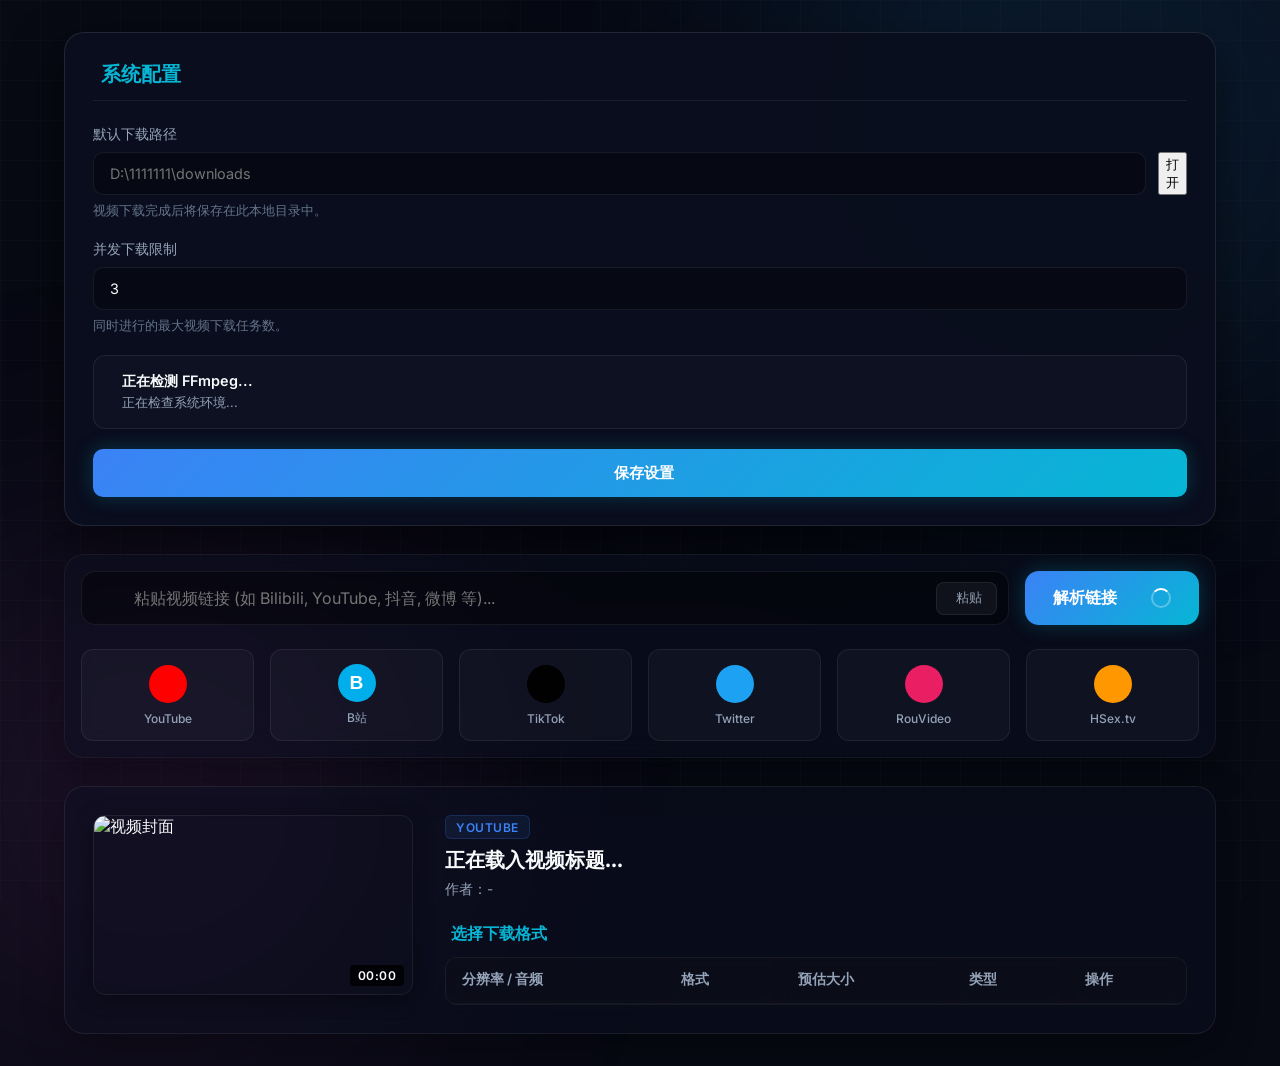
==== android_project/app/src/main/assets/index.html @ c543b9ac "backup: initial commit of video downloader project and android project" ====
<!DOCTYPE html>
<html lang="zh-CN">
<head>
    <meta charset="UTF-8">
    <meta name="viewport" content="width=device-width, initial-scale=1.0">
    <title>Veloce - 极速网页视频下载器</title>
    <!-- Google Fonts -->
    <link rel="preconnect" href="https://fonts.googleapis.com">
    <link rel="preconnect" href="https://fonts.gstatic.com" crossorigin>
    <link href="https://fonts.googleapis.com/css2?family=Inter:wght@300;400;500;600;700&family=Outfit:wght@400;500;600;700;800&display=swap" rel="stylesheet">
    <!-- Lucide Icons CDN -->
    <script src="https://unpkg.com/lucide@latest"></script>
    <link rel="stylesheet" href="style.css">
</head>
<body class="dark-theme">
    <div class="background-grid"></div>
    <div class="glow-orb orb-1"></div>
    <div class="glow-orb orb-2"></div>

    <div class="app-container">
        <!-- Header -->
        <header class="app-header">
            <div class="brand">
                <div class="logo-icon">
                    <i data-lucide="zap" class="pulse-icon"></i>
                </div>
                <div class="brand-text">
                    <h1>Veloce</h1>
                    <span>极速视频下载器</span>
                </div>
            </div>
            
            <div class="header-actions">
                <div class="status-badge" id="server-status">
                    <span class="status-dot online"></span>
                    <span class="status-text">服务器已连接</span>
                </div>
                <button class="icon-btn btn-settings" id="btn-settings-toggle" title="设置">
                    <i data-lucide="settings"></i>
                </button>
            </div>
        </header>

        <!-- Main Content Grid -->
        <main class="main-content">
            
            <!-- Settings Drawer (Hidden by default) -->
            <section class="settings-drawer hidden" id="settings-drawer">
                <div class="drawer-header">
                    <h2><i data-lucide="sliders-horizontal"></i> 系统配置</h2>
                    <button class="close-btn" id="btn-settings-close"><i data-lucide="x"></i></button>
                </div>
                <div class="drawer-body">
                    <div class="setting-item">
                        <label for="download-dir-input">默认下载路径</label>
                        <div class="input-group">
                            <input type="text" id="download-dir-input" placeholder="D:\1111111\downloads">
                            <button class="primary-btn" id="btn-open-dir" title="在资源管理器中打开">
                                <i data-lucide="folder-open"></i> 打开
                            </button>
                        </div>
                        <small class="help-text">视频下载完成后将保存在此本地目录中。</small>
                    </div>

                    <div class="setting-item">
                        <label for="concurrent-input">并发下载限制</label>
                        <input type="number" id="concurrent-input" min="1" max="10" value="3">
                        <small class="help-text">同时进行的最大视频下载任务数。</small>
                    </div>

                    <div class="ffmpeg-status-card" id="ffmpeg-banner">
                        <div class="card-icon info-icon">
                            <i data-lucide="info" id="ffmpeg-icon"></i>
                        </div>
                        <div class="card-details">
                            <h4 id="ffmpeg-title">正在检测 FFmpeg...</h4>
                            <p id="ffmpeg-desc">正在检查系统环境...</p>
                        </div>
                    </div>
                    
                    <button class="save-settings-btn" id="btn-save-settings">
                        <i data-lucide="save"></i> 保存设置
                    </button>
                </div>
            </section>

            <!-- Parser Panel -->
            <section class="parser-section glass-card">
                <div class="parser-wrapper">
                    <div class="input-wrapper">
                        <i data-lucide="link-2" class="input-link-icon"></i>
                        <input type="text" id="url-input" placeholder="粘贴视频链接 (如 Bilibili, YouTube, 抖音, 微博 等)..." autocomplete="off">
                        <button class="btn-paste" id="btn-paste" title="从剪贴板粘贴">
                            <i data-lucide="clipboard"></i> 粘贴
                        </button>
                    </div>
                    <button class="analyze-btn" id="btn-analyze">
                        <span class="btn-text">解析链接</span>
                        <i data-lucide="arrow-right" class="arrow-icon"></i>
                        <div class="spinner hidden" id="analyze-spinner"></div>
                    </button>
                </div>

                <!-- Quick Navigation Tiles (Only shown on Homepage) -->
                <div class="quick-links">
                    <a href="https://m.youtube.com" class="quick-link-tile youtube">
                        <div class="tile-icon"><i data-lucide="youtube"></i></div>
                        <span>YouTube</span>
                    </a>
                    <a href="https://m.bilibili.com" class="quick-link-tile bilibili">
                        <div class="tile-icon">B</div>
                        <span>B站</span>
                    </a>
                    <a href="https://m.tiktok.com" class="quick-link-tile tiktok">
                        <div class="tile-icon"><i data-lucide="music"></i></div>
                        <span>TikTok</span>
                    </a>
                    <a href="https://mobile.twitter.com" class="quick-link-tile twitter">
                        <div class="tile-icon"><i data-lucide="twitter"></i></div>
                        <span>Twitter</span>
                    </a>
                    <a href="https://rou.video" class="quick-link-tile rouvideo">
                        <div class="tile-icon"><i data-lucide="video"></i></div>
                        <span>RouVideo</span>
                    </a>
                    <a href="https://hsex.tv" class="quick-link-tile hsextv">
                        <div class="tile-icon"><i data-lucide="tv"></i></div>
                        <span>HSex.tv</span>
                    </a>
                </div>
            </section>

            <!-- Video Info Panel (Dynamic - Hidden until parsed) -->
            <section class="video-info-section glass-card hidden" id="video-info-card">
                <div class="video-info-grid">
                    <!-- Column 1: Thumbnail -->
                    <div class="video-thumbnail-wrapper">
                        <img id="video-thumbnail" src="" alt="视频封面">
                        <span class="video-duration" id="video-duration">00:00</span>
                    </div>

                    <!-- Column 2: Details & Format Selection -->
                    <div class="video-meta-wrapper">
                        <div class="video-title-container">
                            <span class="platform-badge" id="video-platform">YouTube</span>
                            <h2 id="video-title">正在载入视频标题...</h2>
                            <p class="video-author">作者：<span id="video-author">-</span></p>
                        </div>

                        <div class="formats-container">
                            <h3><i data-lucide="download-cloud"></i> 选择下载格式</h3>
                            <div class="table-wrapper">
                                <table class="formats-table">
                                    <thead>
                                        <tr>
                                            <th>分辨率 / 音频</th>
                                            <th>格式</th>
                                            <th>预估大小</th>
                                            <th>类型</th>
                                            <th>操作</th>
                                        </tr>
                                    </thead>
                                    <tbody id="formats-tbody">
                                        <!-- Formats populated dynamically by JS -->
                                    </tbody>
                                </table>
                            </div>
                        </div>
                    </div>
                </div>
            </section>

            <!-- Downloading Progress List -->
            <section class="progress-section hidden" id="progress-container">
                <div class="section-title">
                    <h3><i data-lucide="activity" class="pulse-icon blue"></i> 正在下载 (<span id="active-count">0</span>)</h3>
                </div>
                <div class="progress-list" id="progress-list">
                    <!-- Progress items populated dynamically by JS -->
                </div>
            </section>

            <!-- Completed Download History -->
            <section class="history-section glass-card" id="history-container">
                <div class="history-header">
                    <h3><i data-lucide="history"></i> 下载历史记录</h3>
                    <div class="history-actions">
                        <button class="ghost-btn" id="btn-reveal-downloads">
                            <i data-lucide="folder"></i> 打开下载目录
                        </button>
                    </div>
                </div>
                
                <!-- Empty State -->
                <div class="empty-state" id="history-empty">
                    <i data-lucide="package-open"></i>
                    <p>暂无下载历史，复制视频链接开始您的第一次下载吧！</p>
                </div>

                <div class="history-grid hidden" id="history-grid">
                    <!-- Completed cards populated dynamically by JS -->
                </div>
            </section>

        </main>
    </div>

    <!-- Floating Toast Notification -->
    <div class="toast-container" id="toast-container"></div>

    <script src="app.js"></script>
</body>
</html>
---- android_project/app/src/main/assets/style.css ----
/* Variables and Design System */
:root {
    --bg-dark: #070913;
    --card-bg: rgba(13, 17, 34, 0.45);
    --border-color: rgba(255, 255, 255, 0.07);
    --border-hover: rgba(255, 255, 255, 0.15);
    
    --text-primary: #f8fafc;
    --text-secondary: #94a3b8;
    --text-muted: #64748b;
    
    /* Neon gradients and accents */
    --accent-blue: #3b82f6;
    --accent-cyan: #06b6d4;
    --accent-emerald: #10b981;
    --accent-rose: #f43f5e;
    --accent-amber: #f59e0b;
    
    --grad-primary: linear-gradient(135deg, #3b82f6 0%, #06b6d4 100%);
    --grad-emerald: linear-gradient(135deg, #10b981 0%, #059669 100%);
    --grad-danger: linear-gradient(135deg, #f43f5e 0%, #e11d48 100%);
    --grad-dark: linear-gradient(135deg, #1e293b 0%, #0f172a 100%);
    
    --glow-shadow: 0 0 20px rgba(6, 182, 212, 0.25);
    --glow-danger: 0 0 20px rgba(244, 63, 94, 0.25);
    
    --font-sans: 'Inter', system-ui, -apple-system, sans-serif;
    --font-heading: 'Outfit', 'Inter', system-ui, sans-serif;
    
    --transition-smooth: all 0.3s cubic-bezier(0.4, 0, 0.2, 1);
    --transition-quick: all 0.15s ease-out;
}

/* Global Resets & Styles */
* {
    margin: 0;
    padding: 0;
    box-sizing: border-box;
}

body {
    background-color: var(--bg-dark);
    color: var(--text-primary);
    font-family: var(--font-sans);
    min-height: 100vh;
    overflow-x: hidden;
    position: relative;
}

/* Background Grids & Orbs */
.background-grid {
    position: fixed;
    inset: 0;
    background-image: 
        linear-gradient(to right, rgba(255, 255, 255, 0.02) 1px, transparent 1px),
        linear-gradient(to bottom, rgba(255, 255, 255, 0.02) 1px, transparent 1px);
    background-size: 40px 40px;
    z-index: -3;
    pointer-events: none;
}

.glow-orb {
    position: fixed;
    border-radius: 50%;
    filter: blur(140px);
    z-index: -2;
    opacity: 0.15;
    pointer-events: none;
    animation: float-orb 15s ease-in-out infinite alternate;
}

.orb-1 {
    width: 600px;
    height: 600px;
    background: radial-gradient(circle, #3b82f6, #06b6d4);
    top: -200px;
    right: -100px;
}

.orb-2 {
    width: 500px;
    height: 500px;
    background: radial-gradient(circle, #ec4899, #8b5cf6);
    bottom: -150px;
    left: -100px;
    animation-delay: -5s;
}

@keyframes float-orb {
    0% { transform: translate(0, 0) scale(1); }
    100% { transform: translate(60px, 40px) scale(1.15); }
}

/* Scrollbars */
::-webkit-scrollbar {
    width: 8px;
    height: 8px;
}

::-webkit-scrollbar-track {
    background: rgba(7, 9, 19, 0.5);
}

::-webkit-scrollbar-thumb {
    background: rgba(255, 255, 255, 0.1);
    border-radius: 4px;
}

::-webkit-scrollbar-thumb:hover {
    background: rgba(255, 255, 255, 0.2);
}

/* App Container */
.app-container {
    max-width: 1200px;
    margin: 0 auto;
    padding: 2rem 1.5rem;
    display: flex;
    flex-direction: column;
    gap: 2rem;
}

/* Header */
.app-header {
    display: flex;
    justify-content: space-between;
    align-items: center;
    padding-bottom: 1.5rem;
    border-bottom: 1px solid var(--border-color);
}

.brand {
    display: flex;
    align-items: center;
    gap: 0.75rem;
}

.logo-icon {
    width: 44px;
    height: 44px;
    border-radius: 12px;
    background: var(--grad-primary);
    display: flex;
    align-items: center;
    justify-content: center;
    box-shadow: var(--glow-shadow);
}

.logo-icon i {
    width: 22px;
    height: 22px;
    color: white;
}

.brand-text h1 {
    font-family: var(--font-heading);
    font-size: 1.5rem;
    font-weight: 800;
    letter-spacing: -0.5px;
    line-height: 1.1;
    background: linear-gradient(135deg, #ffffff 0%, #cbd5e1 100%);
    -webkit-background-clip: text;
    -webkit-text-fill-color: transparent;
}

.brand-text span {
    font-size: 0.8rem;
    color: var(--text-secondary);
    letter-spacing: 1px;
    text-transform: uppercase;
    font-weight: 500;
}

.header-actions {
    display: flex;
    align-items: center;
    gap: 1.5rem;
}

.status-badge {
    display: flex;
    align-items: center;
    gap: 0.5rem;
    background: rgba(255, 255, 255, 0.03);
    border: 1px solid var(--border-color);
    padding: 0.5rem 0.85rem;
    border-radius: 9999px;
    font-size: 0.85rem;
    font-weight: 500;
}

.status-dot {
    width: 8px;
    height: 8px;
    border-radius: 50%;
}

.status-dot.online {
    background-color: var(--accent-emerald);
    box-shadow: 0 0 10px var(--accent-emerald);
}

.status-dot.offline {
    background-color: var(--accent-rose);
    box-shadow: 0 0 10px var(--accent-rose);
}

.icon-btn {
    width: 40px;
    height: 40px;
    border-radius: 10px;
    background: rgba(255, 255, 255, 0.04);
    border: 1px solid var(--border-color);
    color: var(--text-secondary);
    display: flex;
    align-items: center;
    justify-content: center;
    cursor: pointer;
    transition: var(--transition-smooth);
}

.icon-btn:hover {
    color: var(--text-primary);
    background: rgba(255, 255, 255, 0.08);
    border-color: var(--border-hover);
    transform: translateY(-2px);
}

/* Glassmorphism Cards */
.glass-card {
    background: var(--card-bg);
    backdrop-filter: blur(16px);
    -webkit-backdrop-filter: blur(16px);
    border: 1px solid var(--border-color);
    border-radius: 20px;
    padding: 1.75rem;
    box-shadow: 0 12px 40px 0 rgba(0, 0, 0, 0.3);
    transition: var(--transition-smooth);
}

.glass-card:hover {
    border-color: rgba(255, 255, 255, 0.1);
}

/* Main Layout Grid */
.main-content {
    display: flex;
    flex-direction: column;
    gap: 1.75rem;
}

/* Settings Drawer */
.settings-drawer {
    background: rgba(10, 14, 30, 0.95);
    backdrop-filter: blur(24px);
    border: 1px solid rgba(255, 255, 255, 0.1);
    border-radius: 20px;
    padding: 1.75rem;
    box-shadow: 0 20px 50px rgba(0,0,0,0.5);
    animation: slide-down 0.4s cubic-bezier(0.16, 1, 0.3, 1);
}

@keyframes slide-down {
    from { opacity: 0; transform: translateY(-20px); }
    to { opacity: 1; transform: translateY(0); }
}

.drawer-header {
    display: flex;
    justify-content: space-between;
    align-items: center;
    margin-bottom: 1.5rem;
    padding-bottom: 0.75rem;
    border-bottom: 1px solid var(--border-color);
}

.drawer-header h2 {
    font-family: var(--font-heading);
    font-size: 1.25rem;
    font-weight: 600;
    display: flex;
    align-items: center;
    gap: 0.5rem;
    color: var(--accent-cyan);
}

.close-btn {
    background: none;
    border: none;
    color: var(--text-secondary);
    cursor: pointer;
    font-size: 1.25rem;
    transition: var(--transition-quick);
}

.close-btn:hover {
    color: var(--text-primary);
    transform: scale(1.1);
}

.drawer-body {
    display: flex;
    flex-direction: column;
    gap: 1.25rem;
}

.setting-item {
    display: flex;
    flex-direction: column;
    gap: 0.5rem;
}

.setting-item label {
    font-size: 0.9rem;
    font-weight: 500;
    color: var(--text-secondary);
}

.setting-item input[type="text"],
.setting-item input[type="number"] {
    background: rgba(0, 0, 0, 0.3);
    border: 1px solid var(--border-color);
    border-radius: 10px;
    padding: 0.75rem 1rem;
    color: var(--text-primary);
    font-family: var(--font-sans);
    font-size: 0.9rem;
    transition: var(--transition-quick);
    width: 100%;
}

.setting-item input:focus {
    outline: none;
    border-color: var(--accent-blue);
    box-shadow: 0 0 10px rgba(59, 130, 246, 0.2);
}

.input-group {
    display: flex;
    gap: 0.75rem;
}

.help-text {
    font-size: 0.8rem;
    color: var(--text-muted);
}

.ffmpeg-status-card {
    display: flex;
    align-items: flex-start;
    gap: 0.75rem;
    background: rgba(255, 255, 255, 0.02);
    border: 1px solid var(--border-color);
    border-radius: 12px;
    padding: 1rem;
}

.ffmpeg-status-card.active {
    border-color: rgba(16, 185, 129, 0.2);
    background: rgba(16, 185, 129, 0.02);
}

.ffmpeg-status-card.active .info-icon i {
    color: var(--accent-emerald);
}

.ffmpeg-status-card.missing {
    border-color: rgba(245, 158, 11, 0.2);
    background: rgba(245, 158, 11, 0.02);
}

.ffmpeg-status-card.missing .info-icon i {
    color: var(--accent-amber);
}

.info-icon i {
    width: 18px;
    height: 18px;
    color: var(--text-secondary);
}

.card-details h4 {
    font-size: 0.9rem;
    font-weight: 600;
    margin-bottom: 0.2rem;
}

.card-details p {
    font-size: 0.8rem;
    color: var(--text-secondary);
    line-height: 1.4;
}

.save-settings-btn {
    background: var(--grad-primary);
    color: white;
    border: none;
    padding: 0.85rem;
    border-radius: 10px;
    font-family: var(--font-heading);
    font-weight: 600;
    font-size: 0.95rem;
    cursor: pointer;
    display: flex;
    align-items: center;
    justify-content: center;
    gap: 0.5rem;
    box-shadow: var(--glow-shadow);
    transition: var(--transition-smooth);
}

.save-settings-btn:hover {
    transform: translateY(-2px);
    box-shadow: 0 0 25px rgba(6, 182, 212, 0.4);
}

/* Parser Section */
.parser-section {
    padding: 1rem;
    border-color: rgba(255, 255, 255, 0.05);
}

.parser-wrapper {
    display: flex;
    gap: 1rem;
}

.input-wrapper {
    flex: 1;
    position: relative;
    display: flex;
    align-items: center;
}

.input-link-icon {
    position: absolute;
    left: 1.25rem;
    color: var(--text-muted);
    width: 20px;
    height: 20px;
    pointer-events: none;
}

#url-input {
    width: 100%;
    background: rgba(0, 0, 0, 0.4);
    border: 1px solid var(--border-color);
    border-radius: 14px;
    padding: 1rem 7.5rem 1rem 3.25rem;
    color: var(--text-primary);
    font-family: var(--font-sans);
    font-size: 1rem;
    transition: var(--transition-smooth);
}

#url-input:focus {
    outline: none;
    border-color: var(--accent-cyan);
    box-shadow: 0 0 15px rgba(6, 182, 212, 0.15);
    background: rgba(0, 0, 0, 0.6);
}

.btn-paste {
    position: absolute;
    right: 0.75rem;
    background: rgba(255, 255, 255, 0.05);
    border: 1px solid var(--border-color);
    color: var(--text-secondary);
    padding: 0.45rem 0.85rem;
    border-radius: 8px;
    font-size: 0.8rem;
    font-weight: 500;
    cursor: pointer;
    display: flex;
    align-items: center;
    gap: 0.35rem;
    transition: var(--transition-quick);
}

.btn-paste:hover {
    color: var(--text-primary);
    background: rgba(255, 255, 255, 0.1);
    border-color: var(--border-hover);
}

.analyze-btn {
    background: var(--grad-primary);
    color: white;
    border: none;
    padding: 0 1.75rem;
    border-radius: 14px;
    font-family: var(--font-heading);
    font-weight: 600;
    font-size: 1rem;
    cursor: pointer;
    display: flex;
    align-items: center;
    gap: 0.5rem;
    box-shadow: var(--glow-shadow);
    transition: var(--transition-smooth);
    position: relative;
    overflow: hidden;
}

.analyze-btn:hover {
    transform: translateY(-2px);
    box-shadow: 0 0 25px rgba(6, 182, 212, 0.45);
}

.analyze-btn:hover .arrow-icon {
    transform: translateX(4px);
}

.arrow-icon {
    width: 18px;
    height: 18px;
    transition: var(--transition-quick);
}

/* Spinner Loader */
.spinner {
    width: 20px;
    height: 20px;
    border: 2px solid rgba(255, 255, 255, 0.3);
    border-radius: 50%;
    border-top-color: white;
    animation: spin 0.8s linear infinite;
}

@keyframes spin {
    to { transform: rotate(360deg); }
}

/* Video Info Section */
.video-info-section {
    animation: fadeIn 0.4s cubic-bezier(0.16, 1, 0.3, 1);
}

@keyframes fadeIn {
    from { opacity: 0; transform: translateY(15px); }
    to { opacity: 1; transform: translateY(0); }
}

.video-info-grid {
    display: grid;
    grid-template-columns: 320px 1fr;
    gap: 2rem;
}

.video-thumbnail-wrapper {
    position: relative;
    border-radius: 12px;
    overflow: hidden;
    aspect-ratio: 16/9;
    box-shadow: 0 4px 20px rgba(0, 0, 0, 0.4);
    border: 1px solid var(--border-color);
}

.video-thumbnail-wrapper img {
    width: 100%;
    height: 100%;
    object-fit: cover;
}

.video-duration {
    position: absolute;
    bottom: 0.5rem;
    right: 0.5rem;
    background: rgba(0, 0, 0, 0.8);
    backdrop-filter: blur(4px);
    color: white;
    padding: 0.2rem 0.5rem;
    border-radius: 4px;
    font-size: 0.75rem;
    font-weight: 600;
    letter-spacing: 0.5px;
}

.video-meta-wrapper {
    display: flex;
    flex-direction: column;
    gap: 1.5rem;
}

.video-title-container {
    display: flex;
    flex-direction: column;
    gap: 0.5rem;
}

.platform-badge {
    align-self: flex-start;
    background: rgba(59, 130, 246, 0.1);
    border: 1px solid rgba(59, 130, 246, 0.2);
    color: var(--accent-blue);
    padding: 0.2rem 0.65rem;
    border-radius: 6px;
    font-size: 0.75rem;
    font-weight: 600;
    letter-spacing: 0.5px;
    text-transform: uppercase;
}

#video-title {
    font-family: var(--font-heading);
    font-size: 1.25rem;
    font-weight: 700;
    line-height: 1.3;
}

.video-author {
    font-size: 0.85rem;
    color: var(--text-secondary);
}

.formats-container {
    display: flex;
    flex-direction: column;
    gap: 0.75rem;
}

.formats-container h3 {
    font-family: var(--font-heading);
    font-size: 1rem;
    font-weight: 600;
    display: flex;
    align-items: center;
    gap: 0.4rem;
    color: var(--accent-cyan);
}

.table-wrapper {
    border: 1px solid var(--border-color);
    border-radius: 12px;
    overflow: hidden;
    background: rgba(0, 0, 0, 0.2);
    max-height: 300px;
    overflow-y: auto;
}

.formats-table {
    width: 100%;
    border-collapse: collapse;
    text-align: left;
}

.formats-table th,
.formats-table td {
    padding: 0.85rem 1rem;
    font-size: 0.85rem;
}

.formats-table th {
    background: rgba(255, 255, 255, 0.02);
    color: var(--text-secondary);
    font-weight: 600;
    border-bottom: 1px solid var(--border-color);
    position: sticky;
    top: 0;
    z-index: 1;
    backdrop-filter: blur(8px);
}

.formats-table tbody tr {
    border-bottom: 1px solid rgba(255, 255, 255, 0.03);
    transition: var(--transition-quick);
}

.formats-table tbody tr:hover {
    background: rgba(255, 255, 255, 0.02);
}

.formats-table tbody tr:last-child {
    border-bottom: none;
}

.formats-table td .type-badge {
    display: inline-flex;
    align-items: center;
    gap: 0.25rem;
    padding: 0.15rem 0.45rem;
    border-radius: 4px;
    font-size: 0.75rem;
    font-weight: 600;
}

.type-badge.combined {
    background: rgba(16, 185, 129, 0.1);
    color: var(--accent-emerald);
}

.type-badge.video {
    background: rgba(59, 130, 246, 0.1);
    color: var(--accent-blue);
}

.type-badge.audio {
    background: rgba(245, 158, 11, 0.1);
    color: var(--accent-amber);
}

.dl-btn {
    background: rgba(255, 255, 255, 0.05);
    border: 1px solid var(--border-color);
    color: var(--text-primary);
    padding: 0.4rem 0.8rem;
    border-radius: 6px;
    font-size: 0.75rem;
    font-weight: 600;
    cursor: pointer;
    display: inline-flex;
    align-items: center;
    gap: 0.3rem;
    transition: var(--transition-quick);
}

.dl-btn:hover {
    background: var(--grad-primary);
    border-color: transparent;
    color: white;
    transform: translateY(-1px);
    box-shadow: 0 0 10px rgba(6, 182, 212, 0.25);
}

/* Downloading Progress Queue */
.progress-section {
    display: flex;
    flex-direction: column;
    gap: 1rem;
    animation: fadeIn 0.3s ease-out;
}

.section-title h3 {
    font-family: var(--font-heading);
    font-size: 1.1rem;
    font-weight: 600;
    display: flex;
    align-items: center;
    gap: 0.5rem;
}

.pulse-icon {
    animation: pulse 1.5s infinite ease-in-out;
}

.pulse-icon.blue {
    color: var(--accent-blue);
}

@keyframes pulse {
    0%, 100% { opacity: 0.4; transform: scale(0.95); }
    50% { opacity: 1; transform: scale(1.05); }
}

.progress-list {
    display: flex;
    flex-direction: column;
    gap: 0.75rem;
}

.progress-item-card {
    background: rgba(13, 17, 34, 0.6);
    border: 1px solid var(--border-color);
    border-radius: 14px;
    padding: 1rem 1.25rem;
    display: grid;
    grid-template-columns: auto 1fr auto;
    align-items: center;
    gap: 1.25rem;
    position: relative;
    overflow: hidden;
    transition: var(--transition-smooth);
}

.progress-item-card:hover {
    border-color: rgba(59, 130, 246, 0.2);
}

.item-thumb {
    width: 64px;
    aspect-ratio: 16/9;
    border-radius: 6px;
    overflow: hidden;
    border: 1px solid var(--border-color);
}

.item-thumb img {
    width: 100%;
    height: 100%;
    object-fit: cover;
}

.item-details {
    display: flex;
    flex-direction: column;
    gap: 0.4rem;
    min-width: 0;
}

.item-title-row {
    display: flex;
    justify-content: space-between;
    align-items: center;
    gap: 1rem;
    min-width: 0;
}

.item-title-row h4 {
    font-size: 0.9rem;
    font-weight: 600;
    white-space: nowrap;
    overflow: hidden;
    text-overflow: ellipsis;
    flex: 1;
    min-width: 0;
}

.item-pct {
    font-family: var(--font-heading);
    font-weight: 700;
    font-size: 1rem;
    color: var(--accent-cyan);
}

/* Progress bar */
.progress-bar-bg {
    height: 6px;
    background: rgba(255, 255, 255, 0.05);
    border-radius: 999px;
    overflow: hidden;
    position: relative;
}

.progress-bar-fill {
    height: 100%;
    background: var(--grad-primary);
    border-radius: 999px;
    width: 0%;
    transition: width 0.3s ease-out;
    box-shadow: 0 0 8px var(--accent-cyan);
    position: relative;
}

/* Shimmer animation on progress bar */
.progress-bar-fill::after {
    content: '';
    position: absolute;
    inset: 0;
    background: linear-gradient(
        90deg,
        transparent,
        rgba(255, 255, 255, 0.2),
        transparent
    );
    transform: translateX(-100%);
    animation: shimmer-bar 1.5s infinite;
}

@keyframes shimmer-bar {
    100% { transform: translateX(100%); }
}

.item-meta-row {
    display: flex;
    flex-wrap: wrap;
    gap: 0.4rem 1.25rem;
    font-size: 0.75rem;
    color: var(--text-secondary);
}

.item-meta-row span {
    display: flex;
    align-items: center;
    gap: 0.25rem;
}

.item-meta-row span i {
    width: 12px;
    height: 12px;
}

.btn-cancel-task {
    color: var(--text-secondary);
    transition: var(--transition-quick);
}

.btn-cancel-task:hover {
    color: var(--accent-rose);
    transform: scale(1.1);
}

/* Completed History Container */
.history-header {
    display: flex;
    justify-content: space-between;
    align-items: center;
    margin-bottom: 1.5rem;
    padding-bottom: 0.75rem;
    border-bottom: 1px solid var(--border-color);
}

.history-header h3 {
    font-family: var(--font-heading);
    font-size: 1.1rem;
    font-weight: 600;
    display: flex;
    align-items: center;
    gap: 0.5rem;
}

.ghost-btn {
    background: rgba(255, 255, 255, 0.02);
    border: 1px solid var(--border-color);
    color: var(--text-secondary);
    padding: 0.5rem 1rem;
    border-radius: 8px;
    font-size: 0.8rem;
    font-weight: 500;
    cursor: pointer;
    display: flex;
    align-items: center;
    gap: 0.4rem;
    transition: var(--transition-quick);
}

.ghost-btn:hover {
    background: rgba(255, 255, 255, 0.06);
    color: var(--text-primary);
    border-color: var(--border-hover);
}

/* Empty History State */
.empty-state {
    display: flex;
    flex-direction: column;
    align-items: center;
    justify-content: center;
    padding: 4rem 2rem;
    color: var(--text-muted);
    gap: 1rem;
}

.empty-state i {
    width: 48px;
    height: 48px;
    stroke-width: 1.25;
}

.empty-state p {
    font-size: 0.9rem;
    text-align: center;
    max-width: 300px;
    line-height: 1.5;
}

/* History Grid */
.history-grid {
    display: grid;
    grid-template-columns: repeat(auto-fill, minmax(260px, 1fr));
    gap: 1.25rem;
}

.history-card {
    background: rgba(255, 255, 255, 0.01);
    border: 1px solid var(--border-color);
    border-radius: 12px;
    overflow: hidden;
    display: flex;
    flex-direction: column;
    transition: var(--transition-smooth);
}

.history-card:hover {
    border-color: rgba(255, 255, 255, 0.12);
    transform: translateY(-4px);
    box-shadow: 0 10px 20px rgba(0, 0, 0, 0.3);
}

.history-thumb-wrapper {
    position: relative;
    aspect-ratio: 16/9;
    background: rgba(0, 0, 0, 0.2);
    border-bottom: 1px solid var(--border-color);
}

.history-thumb-wrapper img {
    width: 100%;
    height: 100%;
    object-fit: cover;
}

.history-card-platform {
    position: absolute;
    top: 0.5rem;
    left: 0.5rem;
    background: rgba(0, 0, 0, 0.75);
    backdrop-filter: blur(4px);
    font-size: 0.65rem;
    font-weight: 600;
    color: var(--accent-cyan);
    padding: 0.15rem 0.4rem;
    border-radius: 4px;
    letter-spacing: 0.5px;
    text-transform: uppercase;
}

.history-card-size {
    position: absolute;
    bottom: 0.5rem;
    right: 0.5rem;
    background: rgba(0, 0, 0, 0.75);
    backdrop-filter: blur(4px);
    font-size: 0.65rem;
    font-weight: 600;
    color: white;
    padding: 0.15rem 0.4rem;
    border-radius: 4px;
}

.history-card-body {
    padding: 1rem;
    display: flex;
    flex-direction: column;
    gap: 0.75rem;
    flex: 1;
}

.history-card-body h4 {
    font-size: 0.85rem;
    font-weight: 600;
    line-height: 1.4;
    display: -webkit-box;
    -webkit-line-clamp: 2;
    -webkit-box-orient: vertical;
    overflow: hidden;
    height: 2.8rem;
    color: var(--text-primary);
}

.history-card-actions {
    display: grid;
    grid-template-columns: 1fr 1fr;
    gap: 0.5rem;
}

.card-action-btn {
    border-radius: 6px;
    padding: 0.45rem;
    font-size: 0.75rem;
    font-weight: 600;
    cursor: pointer;
    display: flex;
    align-items: center;
    justify-content: center;
    gap: 0.25rem;
    transition: var(--transition-quick);
}

.card-action-btn.play {
    background: var(--grad-primary);
    color: white;
    border: none;
    box-shadow: 0 2px 10px rgba(6, 182, 212, 0.15);
}

.card-action-btn.play:hover {
    box-shadow: 0 0 15px rgba(6, 182, 212, 0.35);
    transform: translateY(-1px);
}

.card-action-btn.reveal {
    background: rgba(255, 255, 255, 0.03);
    border: 1px solid var(--border-color);
    color: var(--text-secondary);
}

.card-action-btn.reveal:hover {
    background: rgba(255, 255, 255, 0.08);
    color: var(--text-primary);
    border-color: var(--border-hover);
    transform: translateY(-1px);
}

/* Floating Toasts */
.toast-container {
    position: fixed;
    bottom: 2rem;
    right: 2rem;
    display: flex;
    flex-direction: column;
    gap: 0.75rem;
    z-index: 9999;
}

.toast {
    background: rgba(15, 23, 42, 0.9);
    backdrop-filter: blur(12px);
    border: 1px solid var(--border-color);
    color: white;
    padding: 0.85rem 1.25rem;
    border-radius: 10px;
    font-size: 0.85rem;
    font-weight: 500;
    box-shadow: 0 10px 30px rgba(0,0,0,0.3);
    display: flex;
    align-items: center;
    gap: 0.6rem;
    transform: translateX(120%);
    transition: transform 0.35s cubic-bezier(0.16, 1, 0.3, 1);
}

.toast.show {
    transform: translateX(0);
}

.toast.info i { color: var(--accent-cyan); }
.toast.success i { color: var(--accent-emerald); }
.toast.error i { color: var(--accent-rose); }
.toast.warning i { color: var(--accent-amber); }

/* Responsive Utility */
@media (max-width: 868px) {
    .video-info-grid {
        grid-template-columns: 1fr;
    }
    
    .video-thumbnail-wrapper {
        max-width: 400px;
        margin: 0 auto;
    }
    
    .parser-wrapper {
        flex-direction: column;
    }
    
    .analyze-btn {
        padding: 1rem;
        justify-content: center;
    }
}

/* Multi-view and Single Page App split screens (Android Integration) */

/* 1. view-downloads: Hide Header, Parser, Video details card, and settings drawer, show progress & history */
body.view-downloads .app-header,
body.view-downloads .parser-section,
body.view-downloads .video-info-section,
body.view-downloads #settings-drawer {
    display: none !important;
}

body.view-downloads .app-container {
    padding: 1rem;
    gap: 1rem;
}

/* 2. view-settings: Hide Header, Parser, Video details, Progress lists, History list. Show ONLY settings form flat */
body.view-settings .app-header,
body.view-settings .parser-section,
body.view-settings .video-info-section,
body.view-settings #progress-container,
body.view-settings #history-container {
    display: none !important;
}

body.view-settings #settings-drawer {
    display: block !important;
    animation: none;
    box-shadow: none;
    background: transparent;
    backdrop-filter: none;
    border: none;
    padding: 0;
}

body.view-settings .app-container {
    padding: 1rem;
    gap: 0;
}

/* 3. view-home: Hide progress list & history list on start browser screen to keep homepage super clean! */
body.view-home #progress-container,
body.view-home #history-container,
body.view-home .app-header {
    display: none !important;
}

/* Quick Navigation Links on Homepage */
.quick-links {
    display: grid;
    grid-template-columns: repeat(6, 1fr);
    gap: 1rem;
    margin-top: 1.5rem;
    animation: fadeIn 0.4s ease-out;
}

.quick-link-tile {
    display: flex;
    flex-direction: column;
    align-items: center;
    justify-content: center;
    gap: 0.5rem;
    background: rgba(255, 255, 255, 0.03);
    border: 1px solid var(--border-color);
    border-radius: 12px;
    padding: 0.85rem 0.5rem;
    color: var(--text-primary);
    text-decoration: none;
    transition: var(--transition-smooth);
    cursor: pointer;
}

.quick-link-tile:hover {
    background: rgba(255, 255, 255, 0.08);
    border-color: var(--border-hover);
    transform: translateY(-2px);
}

.tile-icon {
    width: 38px;
    height: 38px;
    border-radius: 50%;
    display: flex;
    align-items: center;
    justify-content: center;
    font-weight: 800;
    font-size: 1.2rem;
    background: rgba(255, 255, 255, 0.05);
    color: white;
}

.quick-link-tile span {
    font-size: 0.75rem;
    font-weight: 500;
    color: var(--text-secondary);
}

/* Custom tile colors */
.quick-link-tile.youtube .tile-icon { background: #FF0000; color: white; }
.quick-link-tile.bilibili .tile-icon { background: #00AEEC; color: white; font-family: sans-serif; }
.quick-link-tile.tiktok .tile-icon { background: #010101; color: white; }
.quick-link-tile.twitter .tile-icon { background: #1DA1F2; color: white; }
.quick-link-tile.rouvideo .tile-icon { background: #E91E63; color: white; }
.quick-link-tile.hsextv .tile-icon { background: #FF9800; color: white; }

/* Mobile Optimizations (全面屏与小屏手机极客优化) */
@media (max-width: 600px) {
    /* 1. Quick links layout */
    .quick-links {
        grid-template-columns: repeat(3, 1fr);
        gap: 0.75rem;
        margin-top: 1rem;
    }
    .quick-link-tile {
        padding: 0.65rem 0.35rem;
    }
    .tile-icon {
        width: 32px;
        height: 32px;
        font-size: 1rem;
    }

    /* 2. Download Progress card mobile layout (解决宽度溢出) */
    .progress-item-card {
        grid-template-columns: auto 1fr;
        padding: 0.75rem;
        gap: 0.75rem;
        position: relative;
    }
    .progress-item-card .item-details {
        margin-right: 1.5rem; /* Make space for floating trash button */
        min-width: 0;
    }
    .progress-item-card .btn-cancel-task {
        position: absolute;
        top: 0.5rem;
        right: 0.5rem;
        width: 32px;
        height: 32px;
    }
    .item-meta-row {
        flex-wrap: wrap;
        gap: 0.4rem 0.75rem;
    }

    /* 3. Download History Card Compact horizontal list layout (解决图片过大) */
    .history-grid {
        grid-template-columns: 1fr;
        gap: 0.75rem;
    }
    .history-card {
        flex-direction: row !important;
        height: 100px;
        align-items: center;
    }
    .history-thumb-wrapper {
        width: 120px !important;
        height: 100% !important;
        aspect-ratio: auto !important;
        border-bottom: none !important;
        border-right: 1px solid var(--border-color);
    }
    .history-card-body {
        padding: 0.6rem 0.75rem !important;
        gap: 0.35rem !important;
        justify-content: space-between;
        height: 100%;
        flex: 1;
    }
    .history-card-body h4 {
        height: auto !important;
        font-size: 0.8rem !important;
        -webkit-line-clamp: 2 !important;
        margin-bottom: 0 !important;
    }
    .history-card-actions {
        gap: 0.4rem !important;
    }
    .card-action-btn {
        padding: 0.3rem !important;
        font-size: 0.7rem !important;
    }
}
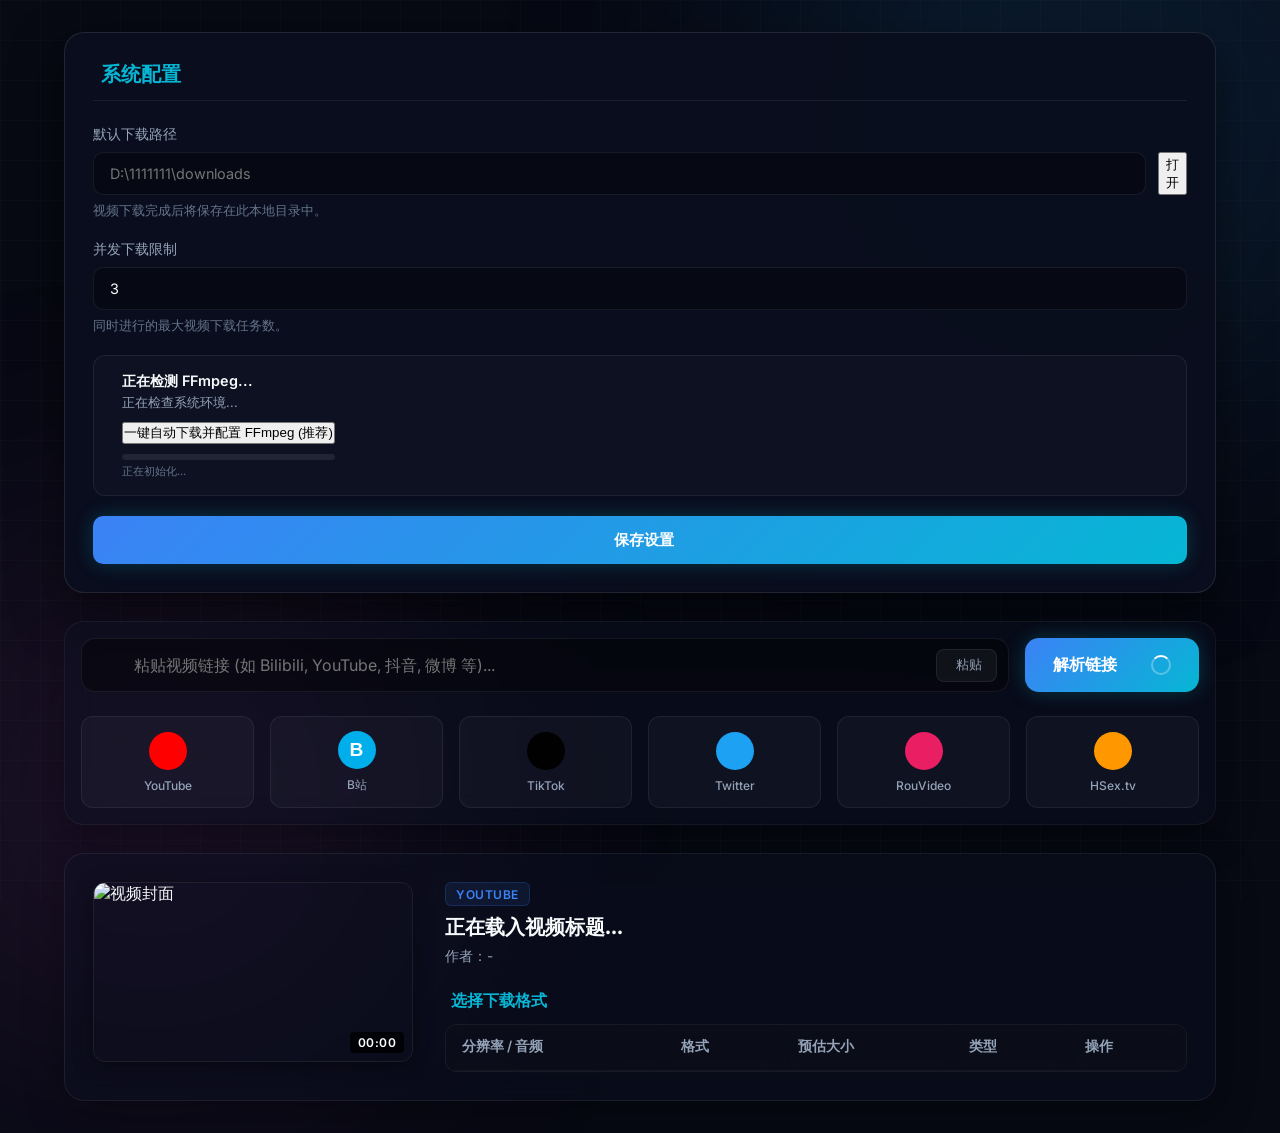
==== commit bdbddfb0: "feat: integrate FFmpeg for high-quality video merging, HLS stream downloads, and audio extraction on" ====
--- a/android_project/app/src/main/assets/index.html
+++ b/android_project/app/src/main/assets/index.html
@@ -75,6 +75,18 @@
                         <div class="card-details">
                             <h4 id="ffmpeg-title">正在检测 FFmpeg...</h4>
                             <p id="ffmpeg-desc">正在检查系统环境...</p>
+                            <!-- Action button and installation progress -->
+                            <div class="ffmpeg-install-actions" id="ffmpeg-install-actions">
+                                <button class="primary-btn sm hidden" id="btn-install-ffmpeg" style="margin-top: 10px; width: 100%; justify-content: center;">
+                                    <i data-lucide="download-cloud"></i> 一键自动下载并配置 FFmpeg (推荐)
+                                </button>
+                                <div class="install-progress-wrapper hidden" id="ffmpeg-install-progress-bar" style="margin-top: 10px;">
+                                    <div class="install-progress-track" style="height: 6px; background: rgba(255,255,255,0.08); border-radius: 99px; overflow: hidden; position: relative;">
+                                        <div class="install-progress-fill" id="ffmpeg-install-fill" style="width: 0%; height: 100%; background: linear-gradient(90deg, var(--accent, #00f2fe), #4facfe); border-radius: 99px; transition: width 0.3s ease;"></div>
+                                    </div>
+                                    <span id="ffmpeg-install-text" style="font-size: 11px; color: var(--text-muted, #94a3b8); margin-top: 4px; display: block;">正在初始化...</span>
+                                </div>
+                            </div>
                         </div>
                     </div>
                     
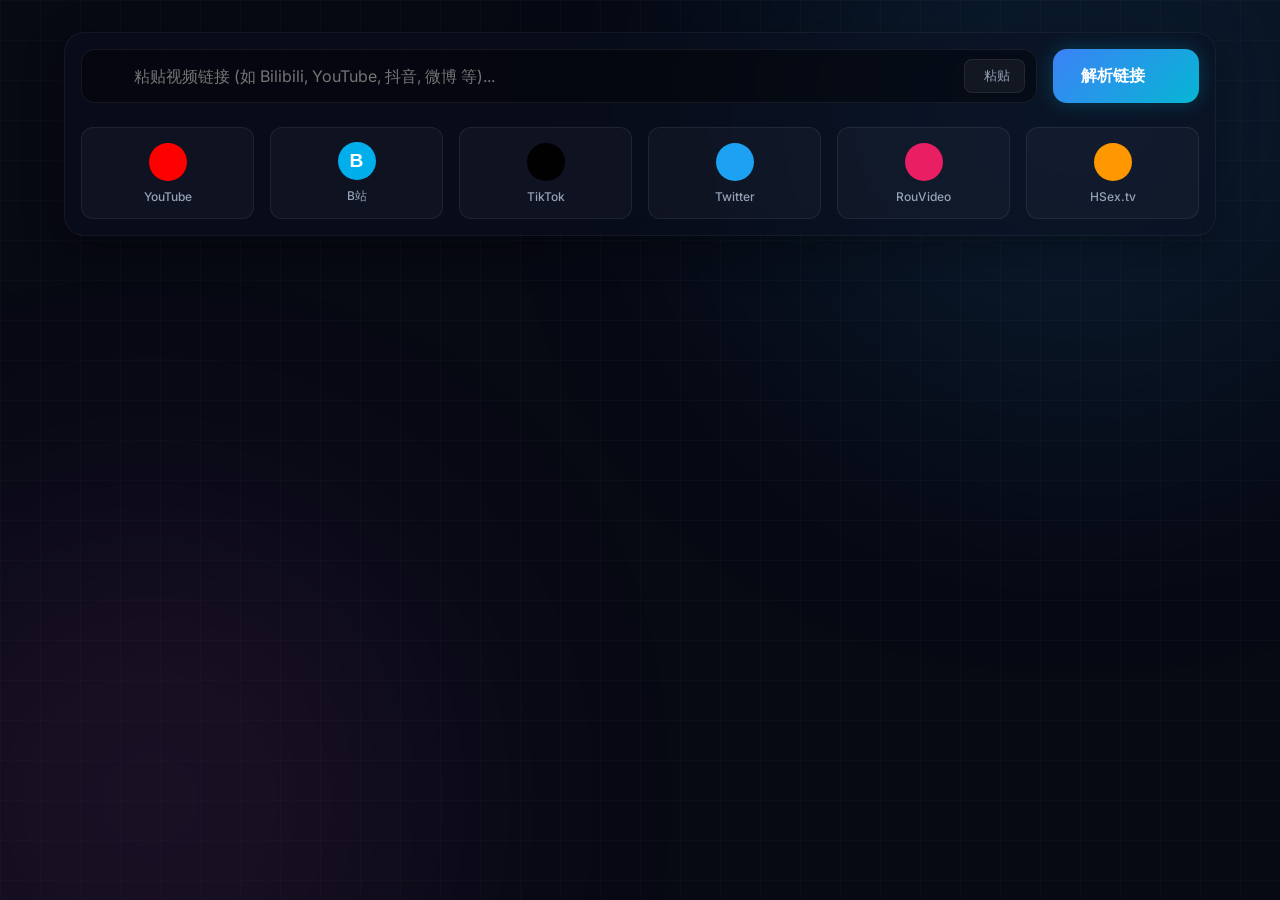
==== commit d59627d7: "fix: 修复Android WebView跨域请求异常、MP4视频时长探测失败及防页面样式缓存无效等3个Bug" ====
--- a/android_project/app/src/main/assets/index.html
+++ b/android_project/app/src/main/assets/index.html
@@ -10,7 +10,7 @@
     <link href="https://fonts.googleapis.com/css2?family=Inter:wght@300;400;500;600;700&family=Outfit:wght@400;500;600;700;800&display=swap" rel="stylesheet">
     <!-- Lucide Icons CDN -->
     <script src="https://unpkg.com/lucide@latest"></script>
-    <link rel="stylesheet" href="style.css">
+    <link rel="stylesheet" href="style.css?v=2.0">
 </head>
 <body class="dark-theme">
     <div class="background-grid"></div>
@@ -220,6 +220,6 @@
     <!-- Floating Toast Notification -->
     <div class="toast-container" id="toast-container"></div>
 
-    <script src="app.js"></script>
+    <script src="app.js?v=2.0"></script>
 </body>
 </html>
--- a/android_project/app/src/main/assets/style.css
+++ b/android_project/app/src/main/assets/style.css
@@ -31,6 +31,10 @@
     --transition-quick: all 0.15s ease-out;
 }
 
+.hidden {
+    display: none !important;
+}
+
 /* Global Resets & Styles */
 * {
     margin: 0;
@@ -990,21 +994,23 @@
 }
 
 .history-card-platform {
+    display: none !important;
+}
+
+.history-card-size {
     position: absolute;
-    top: 0.5rem;
+    bottom: 0.5rem;
     left: 0.5rem;
     background: rgba(0, 0, 0, 0.75);
     backdrop-filter: blur(4px);
     font-size: 0.65rem;
     font-weight: 600;
-    color: var(--accent-cyan);
+    color: white;
     padding: 0.15rem 0.4rem;
     border-radius: 4px;
-    letter-spacing: 0.5px;
-    text-transform: uppercase;
-}
-
-.history-card-size {
+}
+
+.history-card-duration {
     position: absolute;
     bottom: 0.5rem;
     right: 0.5rem;
@@ -1015,6 +1021,32 @@
     color: white;
     padding: 0.15rem 0.4rem;
     border-radius: 4px;
+}
+
+.card-action-btn.source {
+    background: rgba(6, 182, 212, 0.05);
+    border: 1px solid rgba(6, 182, 212, 0.2);
+    color: var(--accent-cyan);
+}
+
+.card-action-btn.source:hover {
+    background: rgba(6, 182, 212, 0.15);
+    border-color: var(--accent-cyan);
+    transform: translateY(-1px);
+}
+
+.card-action-btn.delete {
+    background: rgba(244, 63, 94, 0.05);
+    border: 1px solid rgba(244, 63, 94, 0.2);
+    color: var(--accent-rose, #f43f5e);
+}
+
+.card-action-btn.delete:hover {
+    background: var(--accent-rose, #f43f5e);
+    color: white;
+    border-color: transparent;
+    transform: translateY(-1px);
+    box-shadow: 0 0 10px rgba(244, 63, 94, 0.25);
 }
 
 .history-card-body {
@@ -1185,6 +1217,12 @@
     display: none !important;
 }
 
+/* Hide settings toggle and settings drawer on Homepage view */
+body.view-home #btn-settings-toggle,
+body.view-home #settings-drawer {
+    display: none !important;
+}
+
 /* Quick Navigation Links on Homepage */
 .quick-links {
     display: grid;
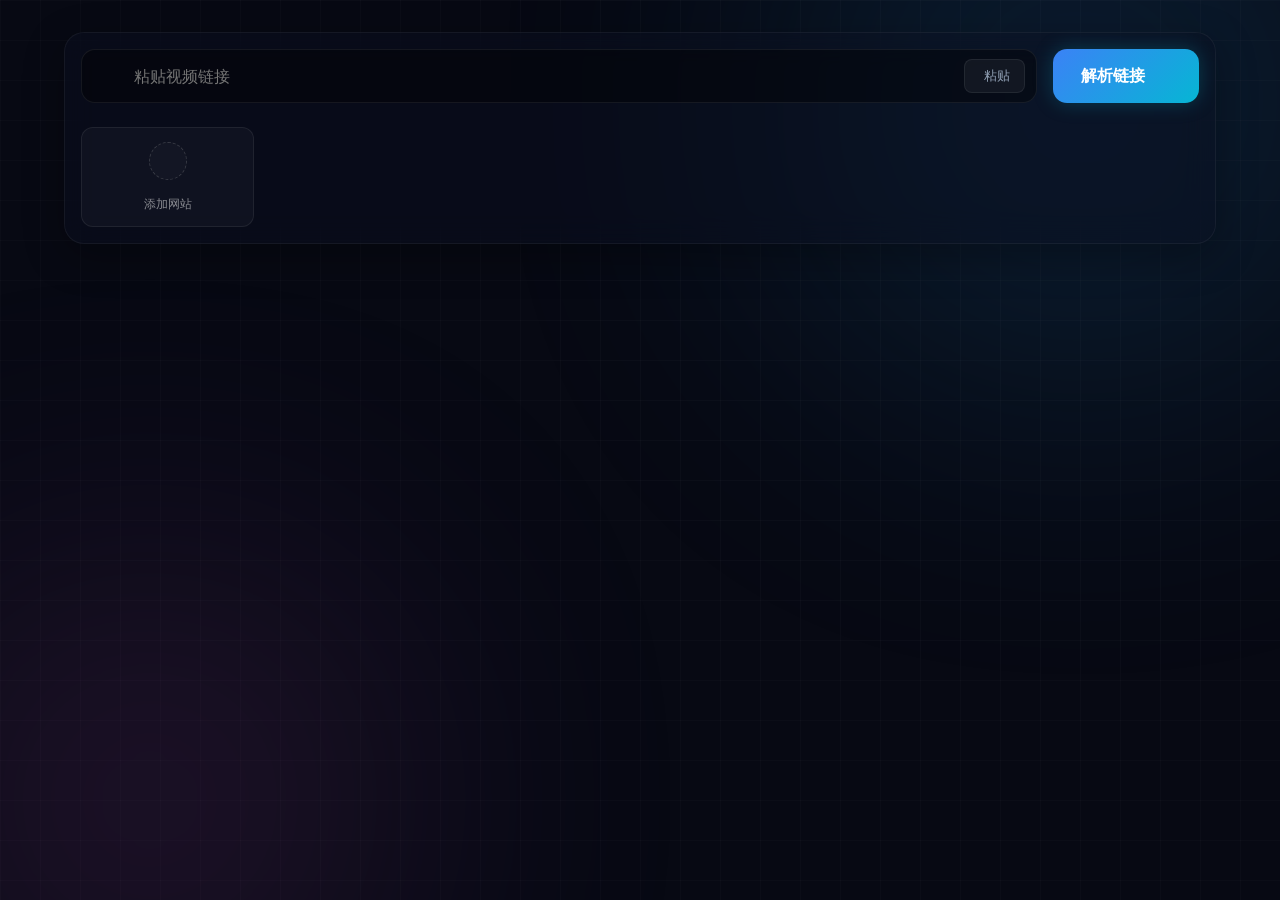
==== commit efa22298: "Backup current state" ====
--- a/android_project/app/src/main/assets/index.html
+++ b/android_project/app/src/main/assets/index.html
@@ -68,6 +68,75 @@
                         <small class="help-text">同时进行的最大视频下载任务数。</small>
                     </div>
 
+                    <div class="setting-item" id="search-engine-setting-item">
+                        <label for="search-engine-input">默认搜索引擎</label>
+                        <select id="search-engine-input" style="width: 100%; height: 40px; background: rgba(0,0,0,0.4); border: 1px solid rgba(255,255,255,0.08); border-radius: 6px; color: white; padding: 0 12px; font-size: 13px; outline: none; margin-top: 6px;">
+                            <option value="bing" style="background: #1e1e1e;">必应 (Bing)</option>
+                            <option value="google" style="background: #1e1e1e;">谷歌 (Google)</option>
+                            <option value="baidu" style="background: #1e1e1e;">百度 (Baidu)</option>
+                            <option value="yandex" style="background: #1e1e1e;">Yandex</option>
+                            <option value="duckduckgo" style="background: #1e1e1e;">DuckDuckGo</option>
+                        </select>
+                        <small class="help-text">进行非网址搜索时默认调用的搜索引擎。</small>
+                    </div>
+
+                    <div class="setting-item" style="margin-top: 20px; border-top: 1px solid rgba(255,255,255,0.08); padding-top: 16px;">
+                        <h3 style="font-size: 14px; font-weight: 600; color: #FFFFFF; margin-bottom: 12px; display: flex; align-items: center; gap: 8px;">
+                            <i data-lucide="puzzle" style="width: 16px; height: 16px; color: var(--accent, #FF3B30);"></i> 插件与扩展中心
+                        </h3>
+                        
+                        <!-- Plugin 1: Adblock Plus -->
+                        <div class="plugin-card" style="background: rgba(255,255,255,0.03); border: 1px solid rgba(255,255,255,0.05); border-radius: 8px; padding: 10px; margin-bottom: 10px;">
+                            <div style="display: flex; align-items: center; justify-content: space-between; margin-bottom: 4px;">
+                                <span style="font-size: 13px; font-weight: 600; color: #FFFFFF; display: flex; align-items: center; gap: 6px;">
+                                    <i data-lucide="shield-check" style="width:14px;height:14px;color:#FF3B30;"></i> Adblock Plus 官方过滤引擎
+                                </span>
+                                <input type="checkbox" id="adblock-input" checked style="width: 18px; height: 18px; cursor: pointer;">
+                            </div>
+                            <small class="help-text" style="display:block; font-size:11px; line-height:1.3; margin-top:2px;">基于 EasyList 与 AdAway 汇编 of 81,397 条权威广告屏蔽规则，深度净化网页。</small>
+                        </div>
+
+                        <!-- Plugin 2: Popup Redirect Shield -->
+                        <div class="plugin-card" style="background: rgba(255,255,255,0.03); border: 1px solid rgba(255,255,255,0.05); border-radius: 8px; padding: 10px; margin-bottom: 10px;">
+                            <div style="display: flex; align-items: center; justify-content: space-between; margin-bottom: 4px;">
+                                <span style="font-size: 13px; font-weight: 600; color: #FFFFFF; display: flex; align-items: center; gap: 6px;">
+                                    <i data-lucide="external-link" style="width:14px;height:14px;color:#00f2fe;"></i> 智能浮窗与重定向弹窗解除插件
+                                </span>
+                                <input type="checkbox" id="popup-block-input" style="width: 18px; height: 18px; cursor: pointer;">
+                            </div>
+                            <small class="help-text" style="display:block; font-size:11px; line-height:1.3; margin-top:2px;">封锁 window.open 和内联点击自动劫持跳转，解决恶意垃圾浮窗骚扰。</small>
+                        <!-- Section: Custom User Scripts -->
+                        <div class="plugin-card" style="background: rgba(255,255,255,0.03); border: 1px solid rgba(255,255,255,0.05); border-radius: 8px; padding: 12px; margin-top: 10px;">
+                            <span style="font-size: 13px; font-weight: 600; color: #FFFFFF; display: flex; align-items: center; gap: 6px; margin-bottom: 8px;">
+                                <i data-lucide="code-2" style="width:14px;height:14px;color:#f59e0b;"></i> 自定义用户脚本管理
+                            </span>
+                            
+                            <!-- Script List Container -->
+                            <div id="scripts-list-container" style="display:flex; flex-direction:column; gap:8px; margin-bottom:12px;">
+                                <!-- Dynamically populated list of imported scripts -->
+                            </div>
+                            
+                            <!-- Import Script Form -->
+                            <div style="background: rgba(0,0,0,0.2); border: 1px solid rgba(255,255,255,0.03); border-radius: 6px; padding: 10px;">
+                                <div style="display:flex; flex-direction:column; gap:8px; margin-bottom:8px;">
+                                    <input type="text" id="script-name-input" placeholder="脚本名称 (如: 视频下载增强脚本)" style="font-size:11px; padding:6px 8px; background:rgba(0,0,0,0.4); border:1px solid rgba(255,255,255,0.08); border-radius:4px; color:white;">
+                                    <textarea id="script-code-input" placeholder="请在此处粘贴 JavaScript 脚本代码..." rows="3" style="font-size:10px; font-family:monospace; padding:6px 8px; background:rgba(0,0,0,0.4); border:1px solid rgba(255,255,255,0.08); border-radius:4px; color:#a7f3d0; resize:vertical;"></textarea>
+                                    <input type="text" id="script-url-input" placeholder="脚本更新网址 (可选，链接网址可实现定期更新)" style="font-size:11px; padding:6px 8px; background:rgba(0,0,0,0.4); border:1px solid rgba(255,255,255,0.08); border-radius:4px; color:white;">
+                                </div>
+                                <div style="display:flex; gap:8px; margin-bottom:8px;">
+                                    <button type="button" class="dl-btn" id="btn-select-file" style="flex:1; justify-content:center; padding:6px; font-size:11px; border-color:rgba(255,255,255,0.15); color:white;">
+                                        <i data-lucide="file-code" style="width:12px;height:12px;margin-right:4px;"></i> 选择.js文件
+                                    </button>
+                                    <input type="file" id="script-file-input" accept=".js" style="display:none;">
+                                </div>
+                                <button type="button" class="dl-btn" id="btn-import-script" style="width:100%; justify-content:center; padding:6px; font-size:11px; border-color:rgba(245,158,11,0.3); color:#f59e0b;">
+                                    <i data-lucide="plus-circle" style="width:12px;height:12px;"></i> 导入并运行脚本
+                                </button>
+                            </div>
+                        </div>
+
+                    </div>
+
                     <div class="ffmpeg-status-card" id="ffmpeg-banner">
                         <div class="card-icon info-icon">
                             <i data-lucide="info" id="ffmpeg-icon"></i>
@@ -90,9 +159,7 @@
                         </div>
                     </div>
                     
-                    <button class="save-settings-btn" id="btn-save-settings">
-                        <i data-lucide="save"></i> 保存设置
-                    </button>
+
                 </div>
             </section>
 
@@ -101,7 +168,7 @@
                 <div class="parser-wrapper">
                     <div class="input-wrapper">
                         <i data-lucide="link-2" class="input-link-icon"></i>
-                        <input type="text" id="url-input" placeholder="粘贴视频链接 (如 Bilibili, YouTube, 抖音, 微博 等)..." autocomplete="off">
+                        <input type="text" id="url-input" placeholder="粘贴视频链接" autocomplete="off">
                         <button class="btn-paste" id="btn-paste" title="从剪贴板粘贴">
                             <i data-lucide="clipboard"></i> 粘贴
                         </button>
@@ -114,31 +181,8 @@
                 </div>
 
                 <!-- Quick Navigation Tiles (Only shown on Homepage) -->
-                <div class="quick-links">
-                    <a href="https://m.youtube.com" class="quick-link-tile youtube">
-                        <div class="tile-icon"><i data-lucide="youtube"></i></div>
-                        <span>YouTube</span>
-                    </a>
-                    <a href="https://m.bilibili.com" class="quick-link-tile bilibili">
-                        <div class="tile-icon">B</div>
-                        <span>B站</span>
-                    </a>
-                    <a href="https://m.tiktok.com" class="quick-link-tile tiktok">
-                        <div class="tile-icon"><i data-lucide="music"></i></div>
-                        <span>TikTok</span>
-                    </a>
-                    <a href="https://mobile.twitter.com" class="quick-link-tile twitter">
-                        <div class="tile-icon"><i data-lucide="twitter"></i></div>
-                        <span>Twitter</span>
-                    </a>
-                    <a href="https://rou.video" class="quick-link-tile rouvideo">
-                        <div class="tile-icon"><i data-lucide="video"></i></div>
-                        <span>RouVideo</span>
-                    </a>
-                    <a href="https://hsex.tv" class="quick-link-tile hsextv">
-                        <div class="tile-icon"><i data-lucide="tv"></i></div>
-                        <span>HSex.tv</span>
-                    </a>
+                <div class="quick-links" id="quick-links-container">
+                    <!-- Dynamically loaded via app.js -->
                 </div>
             </section>
 
@@ -217,6 +261,29 @@
         </main>
     </div>
 
+    <!-- Add Shortcut Modal -->
+    <div class="shortcut-modal hidden" id="shortcut-modal" style="position: fixed; top: 0; left: 0; width: 100%; height: 100%; background: rgba(0,0,0,0.65); display: none; align-items: center; justify-content: center; z-index: 10000; backdrop-filter: blur(8px);">
+        <div class="glass-card" style="width: 90%; max-width: 360px; padding: 24px; border-radius: 16px; text-align: left; background: #1a1a1a; border: 1px solid rgba(255,255,255,0.08); box-shadow: 0 20px 40px rgba(0,0,0,0.5);">
+            <h3 style="font-size: 16px; font-weight: 600; color: white; margin-bottom: 16px; display: flex; align-items: center; gap: 8px; font-family: 'Outfit', sans-serif;">
+                <i data-lucide="plus-circle" style="color: #FF3B30; width: 20px; height: 20px;"></i> 添加快捷网址
+            </h3>
+            <div style="display: flex; flex-direction: column; gap: 14px; margin-bottom: 20px;">
+                <div>
+                    <label style="font-size: 11px; color: rgba(255,255,255,0.4); display: block; margin-bottom: 6px; font-weight: 500; text-transform: uppercase; letter-spacing: 0.5px;">网站名称</label>
+                    <input type="text" id="shortcut-title-input" placeholder="例如: 百度" style="width: 100%; height: 40px; background: rgba(0,0,0,0.4); border: 1px solid rgba(255,255,255,0.08); border-radius: 6px; color: white; padding: 0 12px; font-size: 13px; outline: none; box-sizing: border-box;">
+                </div>
+                <div>
+                    <label style="font-size: 11px; color: rgba(255,255,255,0.4); display: block; margin-bottom: 6px; font-weight: 500; text-transform: uppercase; letter-spacing: 0.5px;">网站网址 (URL)</label>
+                    <input type="text" id="shortcut-url-input" placeholder="例如: https://www.baidu.com" style="width: 100%; height: 40px; background: rgba(0,0,0,0.4); border: 1px solid rgba(255,255,255,0.08); border-radius: 6px; color: white; padding: 0 12px; font-size: 13px; outline: none; box-sizing: border-box;">
+                </div>
+            </div>
+            <div style="display: flex; gap: 12px; justify-content: flex-end;">
+                <button id="btn-shortcut-cancel" style="padding: 8px 16px; font-size: 13px; border-radius: 6px; border: 1px solid rgba(255,255,255,0.1); background: transparent; color: rgba(255,255,255,0.6); cursor: pointer; outline: none;">取消</button>
+                <button id="btn-shortcut-save" style="padding: 8px 16px; font-size: 13px; border-radius: 6px; background: #FF3B30; color: white; border: none; cursor: pointer; outline: none; font-weight: 600;">确定</button>
+            </div>
+        </div>
+    </div>
+
     <!-- Floating Toast Notification -->
     <div class="toast-container" id="toast-container"></div>
 
--- a/android_project/app/src/main/assets/style.css
+++ b/android_project/app/src/main/assets/style.css
@@ -584,6 +584,8 @@
     display: flex;
     flex-direction: column;
     gap: 1.5rem;
+    min-width: 0;
+    width: 100%;
 }
 
 .video-title-container {
@@ -610,6 +612,8 @@
     font-size: 1.25rem;
     font-weight: 700;
     line-height: 1.3;
+    word-break: break-word;
+    overflow-wrap: break-word;
 }
 
 .video-author {
@@ -621,6 +625,8 @@
     display: flex;
     flex-direction: column;
     gap: 0.75rem;
+    min-width: 0;
+    width: 100%;
 }
 
 .formats-container h3 {
@@ -636,10 +642,11 @@
 .table-wrapper {
     border: 1px solid var(--border-color);
     border-radius: 12px;
-    overflow: hidden;
+    overflow-x: auto;
+    overflow-y: auto;
     background: rgba(0, 0, 0, 0.2);
     max-height: 300px;
-    overflow-y: auto;
+    -webkit-overflow-scrolling: touch;
 }
 
 .formats-table {
@@ -1141,6 +1148,11 @@
     transition: transform 0.35s cubic-bezier(0.16, 1, 0.3, 1);
 }
 
+.toast span {
+    word-break: break-all;
+    white-space: normal;
+}
+
 .toast.show {
     transform: translateX(0);
 }
@@ -1154,6 +1166,8 @@
 @media (max-width: 868px) {
     .video-info-grid {
         grid-template-columns: 1fr;
+        min-width: 0;
+        width: 100%;
     }
     
     .video-thumbnail-wrapper {
@@ -1168,6 +1182,34 @@
     .analyze-btn {
         padding: 1rem;
         justify-content: center;
+    }
+}
+
+@media (max-width: 480px) {
+    .glass-card {
+        padding: 1rem;
+        border-radius: 12px;
+    }
+    .formats-table th,
+    .formats-table td {
+        padding: 0.5rem 0.35rem;
+        font-size: 0.7rem;
+    }
+    .formats-table td .type-badge {
+        padding: 0.1rem 0.25rem;
+        font-size: 0.65rem;
+    }
+    .formats-table td .dl-btn {
+        padding: 0.25rem 0.45rem;
+        font-size: 0.65rem;
+        gap: 0.2rem;
+    }
+    .formats-table td .dl-btn i {
+        width: 10px !important;
+        height: 10px !important;
+    }
+    .app-container {
+        padding: 1rem 0.75rem;
     }
 }
 
@@ -1358,4 +1400,32 @@
         padding: 0.3rem !important;
         font-size: 0.7rem !important;
     }
-}
+
+    /* 4. Responsive Toast overrides to prevent screen overflow */
+    .toast-container {
+        left: 1rem;
+        right: 1rem;
+        bottom: 1.5rem;
+        width: auto;
+        align-items: stretch;
+    }
+    .toast {
+        max-width: 100%;
+        word-break: break-all;
+        white-space: normal;
+        display: flex;
+        align-items: flex-start;
+        transform: translateY(100px);
+        opacity: 0;
+        transition: all 0.3s ease;
+    }
+    .toast.show {
+        transform: translateY(0);
+        opacity: 1;
+    }
+    .toast span {
+        word-break: break-all;
+        white-space: normal;
+        flex: 1;
+    }
+}
